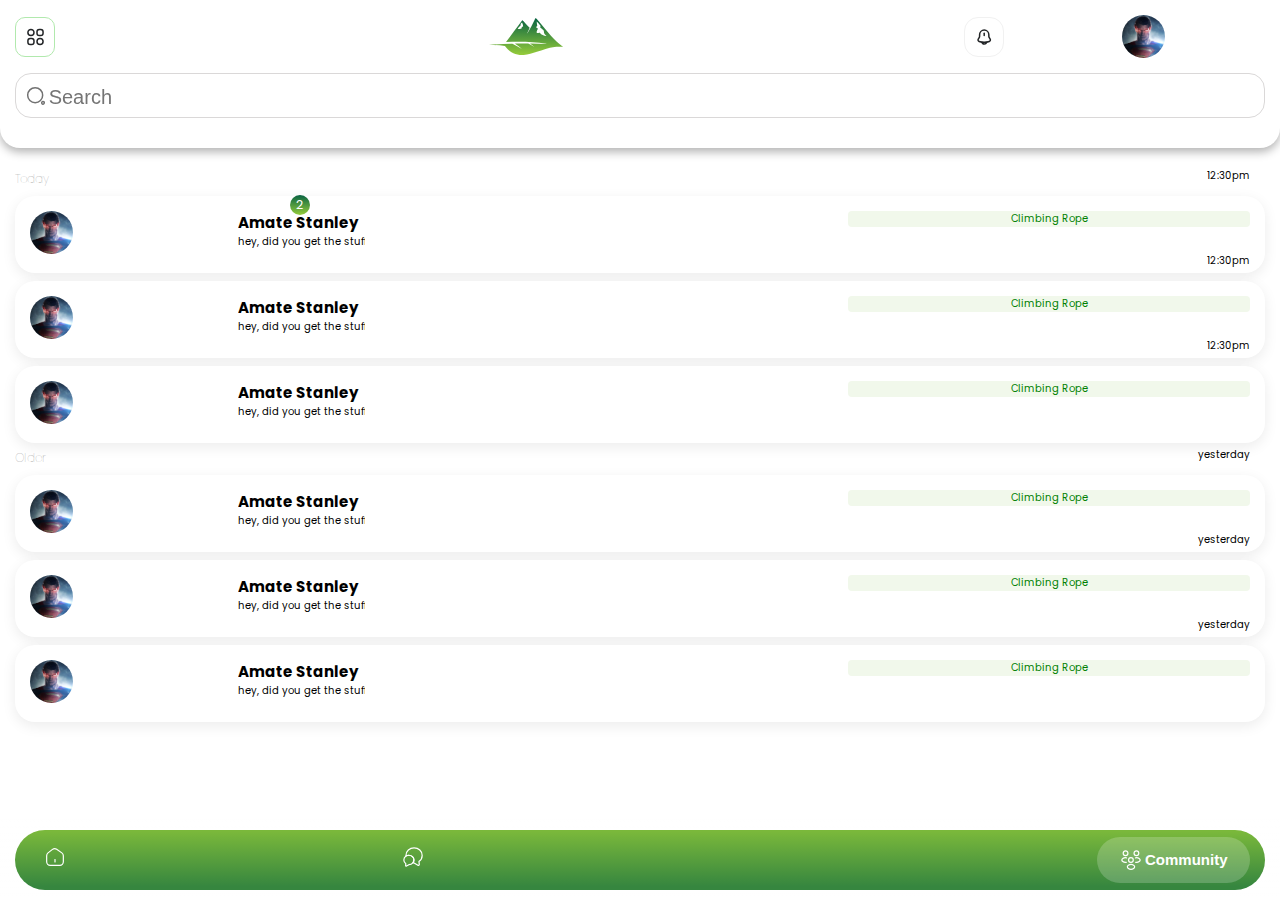
==== chat-overview.html @ 93c0e4f6 "chat page added" ====
<!DOCTYPE html>
<html lang="en">
<head>
    <meta charset="UTF-8">
    <meta http-equiv="X-UA-Compatible" content="IE=edge">
    <meta name="viewport" content="width=device-width, initial-scale=1.0">
    <link rel="stylesheet" href="assets/stylesheets/style.css">
    <link rel="stylesheet" type="text/css" href="assets/stylesheets/header-layout.css">
    <link rel="stylesheet" type="text/css" href="assets/stylesheets/chat-overview.css">
    <title>Document</title>
</head>
<body>
    <div class="chat-overview-wrapper">
        <header class="container rectangle hero-grid col-3">
            <div class="category btn-wrapper btn-color-wrapper">
                <img src="./assets/svg//category-2.svg" alt="" srcset="">
            </div>
            <img id="logo" src="./assets/svg/Vector (3).svg" alt="" srcset=""> 

            <div class="btn-light-wrapper btn-wrapper notification">
                <img id="notification" src="./assets/svg/notification-bing.svg" alt="" srcset=""> 
            </div>
            <img class="profile-image-circle" src="./assets/img/hero2.jpg" alt="profile-pic" srcset="">
            <form action="#" class="search">
                <label for="search">
                <input type="search" placeholder="Search" name="search" id="search">
                </label>
            </form>
       </header>
       <main class="chat-overview">
        <div class="chats container">
            <h6 class="chats-heading text-grey">today</h6>
            <div class="chat round-rectangle">
                <img class="profile-image-circle" src="./assets/img/hero2.jpg" alt="profile-pic" srcset="">
                <div class="user-msg-highlight">
                    <h4 class="heading">amate stanley</h4>
                     <p class="msg-hightlight">hey, did you get the stuff?</p>
                </div>
                <div class="bg-l-green activity">
                    <p class="text-green">Climbing rope</p>
                </div>
                <div class="time">
                       <p>12:30pm</p>
                </div>
                <div id="not">
                    <small>2</small>
                </div>
            </div>
            <div class="chat round-rectangle">
                <img class="profile-image-circle" src="./assets/img/hero2.jpg" alt="profile-pic" srcset="">
                <div class="user-msg-highlight">
                    <h4 class="heading">amate stanley</h4>
                     <p class="msg-hightlight">hey, did you get the stuff?</p>
                </div>
                <div class="bg-l-green activity">
                    <p class="text-green">Climbing rope</p>
                </div>
                <div class="time">
                       <p>12:30pm</p>
                </div>
            </div>
            <div class="chat round-rectangle">
                <img class="profile-image-circle" src="./assets/img/hero2.jpg" alt="profile-pic" srcset="">
                <div class="user-msg-highlight">
                    <h4 class="heading">amate stanley</h4>
                     <p class="msg-hightlight">hey, did you get the stuff?</p>
                </div>
                <div class="bg-l-green activity">
                    <p class="text-green">Climbing rope</p>
                </div>
                <div class="time">
                       <p>12:30pm</p>
                </div>
            </div>
         </div>
        <div class="chats container">
            <h6 class="chats-heading text-grey">older</h6>
                <div class="chat round-rectangle">
                    <img class="profile-image-circle" src="./assets/img/hero2.jpg" alt="profile-pic" srcset="">
                    <div class="user-msg-highlight">
                        <h4 class="heading">amate stanley</h4>
                         <p class="msg-hightlight">hey, did you get the stuff?</p>
                    </div>
                    <div class="bg-l-green activity ">
                        <p class="text-green">Climbing rope</p>
                    </div>
                    <div class="time">
                           <p>yesterday</p>
                    </div>
                </div>
                <div class="chat round-rectangle">
                    <img class="profile-image-circle" src="./assets/img/hero2.jpg" alt="profile-pic" srcset="">
                    <div class="user-msg-highlight">
                        <h4 class="heading">amate stanley</h4>
                         <p class="msg-hightlight">hey, did you get the stuff?</p>
                    </div>
                    <div class="bg-l-green activity ">
                        <p class="text-green">Climbing rope</p>
                    </div>
                    <div class="time">
                           <p>yesterday</p>
                    </div>
                </div>
                <div class="chat round-rectangle">
                    <img class="profile-image-circle" src="./assets/img/hero2.jpg" alt="profile-pic" srcset="">
                    <div class="user-msg-highlight">
                        <h4 class="heading">amate stanley</h4>
                         <p class="msg-hightlight">hey, did you get the stuff?</p>
                    </div>
                    <div class="bg-l-green activity ">
                        <p class="text-green">Climbing rope</p>
                    </div>
                    <div class="time">
                           <p>yesterday</p>
                    </div>
                </div>
        </div>
       </main>
       <footer class="footer container">
        <div class="bg-green-round">
            <a href="#"><img src="./assets/svg/home-2.svg" alt="" srcset=""></a>
            <a href="#"><img src="./assets/svg/messages-2.svg" alt=""></a>
            <a href="#"> </a>
            <button class="trans-footer-btn heading text-white"><img src="./assets/svg/people.svg" alt="">Community</button>
        </div>
       </footer>
    </div>
    
</body>
</html>
---- assets/stylesheets/style.css ----
@import url('https://fonts.googleapis.com/css2?family=Poppins&display=swap');
*{
    margin: 0;
    padding: 0;
    box-sizing: border-box;
}

:root{
    --primary-green:#086342;
    --secondary-green:#95CC3A;
    --light-grey:rgba(113, 113, 113, 1);
    font-size: 10px;
    
}
body{
    font-size: 1.5rem;
    font-family: 'Poppins';
}
.container{
    padding: 0 1em;
}
/*profile-pic*/

.profile-image-circle{
    height: 43px;
    width: 43px;
    border-radius: 50%;
    object-fit: cover;
}


/* image-medium*/
.normal-image-circle{
    border-radius: 50%;
    object-fit: cover;
    width: 78px;
    height: 78px;
    background: rgba(0, 0, 0, 0.2);
}
.image-wrapper{
    width: auto;
    height: auto;
    object-fit: cover;
}
.image-small{
    height: 1.5em;
    width: 1.5em;
    border-radius: 50%;
}
.sender-img{
    height: 34px;
    width: 34px;
    border-radius: 50%;
}
.image-medium, .activity{
    width: 78px;
    height: 78px;
    border-radius: 16px;
}
/* slider */
.slider .slider-dots{
    display: flex;
    margin-top: .9em;
    justify-content: center;
}
.slider .slider-dots .active-dot{
  width: 20px;
  opacity: 1;
}
.slider .slider-dots div{
    width: 5px;
    height: 5px;
    margin-right: .5em;
    border-radius: 3em;
    background: var(--primary-green);
    opacity: .5;
}
/* profile */

.user .image-container .profile-pic{
    border: 3px solid rgba(58, 137, 62, 0.15);
    border-radius: 50%;
    position: absolute;
    object-fit: cover;
    width: 124px;
    height: 124px;
    left: 133px;
    top: 137px;
    background: rgba(0, 0, 0, 0.2);
}
.user-pic{
    border: 3px solid rgba(58, 137, 62, 0.15);
    border-radius: 50%;
    object-fit: cover;
    width: 100px;
    height: 100px;
    background: rgba(0, 0, 0, 0.2);
}

/* card */
.card-group-row{
    display: flex;
    width: 1000px;
    margin-bottom: 1em;
}
.card-group-column{
    display: flex;
    flex-direction: column;
    padding: 2em .8em 2em 1em;
    align-items: center;
}
.card-group-column .card-wrapper{
    margin-bottom: 1em;
}

.card-wrapper{
    background: #fff;
    display: flex;
    align-items: center;
    padding: .5em;
    width: 70vw;
    border-radius: 16px;
    box-shadow: 0px 4px 24px rgba(50, 50, 50, 0.1);
    margin-right: .5em;
}

.card-center{
    margin-left: .5em;
    margin-right: auto;
    width: 100%;
}
.card-right{
    width: 78px;
    height: 100%;
    padding: .5em;
    border-radius: 10px;
    display: flex;
    flex-direction: column;
    justify-content: space-evenly;
    align-items: center;
}
.card-wrapper .sm-profile{
    display: flex;
}
.card-image{
    width: 4em;
    height: 4em;
    border-radius: 16px;
}
.card-location{
    display: flex;

}
.card-location p{
    color: #8b8b8b;
    font-size: 1.3rem;
    margin-left: .2em;
}

/* UTILITY */
input[type="submit"],
button[type="submit"]{
    border: none;
    border-radius: 16px;
}
.w-100{
    width: 100%;
}
.bg-grey{
    background: #c6c6c6;
}
.text-grey{
    color: #979797;
}
.cap{
    text-transform: capitalize;
}
.bg-light-green{
    background: rgba(122, 184, 59, 0.1);
    
}
.bg-l-green{
    background: rgba(122, 184, 59, 0.1);
    /* border: 1px solid rgba(51, 122, 54, 0.3); */
    border-radius: 15px;
}

.sm-profile{
    display: flex;
    align-items: center;
}
.sm-profile h6{
    margin-left: .5em;
    color: var(--primary-green);
}

.hero{
    background: linear-gradient( 180deg , var(--primary-green), var(--secondary-green));
    height: 198px;
    width: 100%;
    background: linear-gradient(360deg #95CC3A 0%, #086342 100%), #3A893E 100%;
}
.green-light-wrapper{
    background: rgba(122, 184, 59, 0.1);
    border-radius: 10px;
}
.rectangle{
    box-shadow: 0px 4px 24px rgba(50, 50, 50, 0.1);
    border-radius: 0px 0px 20px 20px;
}
.round-rectangle{
    background: #FFFFFF;
    box-shadow: 0px 4px 14px rgba(0, 0, 0, 0.08);
    border-radius: 20px;
}
.round-border{   
    border-radius: 60px;
    border: 0;
}

.round-border-bg-green{   
    background: linear-gradient(5.55deg, #36863F 6.01%, #7AB83B 97.18%);
    border-radius: 60px;
    border: 0;
    padding: .8em 3.3em;
    color: #FFFFFF;
    font-style: normal;
    font-weight: 500;
    text-decoration: none;
    text-transform: capitalize;
    font-size: 16px;
    line-height: 24px;
    text-align: center;
    display: flex;
    justify-content: center;
    align-items: center;
}
.green-tab, .bg-green{
    background: linear-gradient(0deg, #36863F 6.01%, #7AB83B 97.18%);
    padding: 1em;
}
.bg-green{
    border-radius: 16px;
}
.bg-green-round{
    background: linear-gradient(0deg, #36863F 6.01%, #7AB83B 97.18%);
    padding: 1em;
    border-radius: 60px;
    color: #fff;
    text-decoration: none;
    text-transform: capitalize;

}
.transparent{
    background: rgba(255, 255, 255, 0.2);
    color: #FFFFFF;
    text-decoration: none;
    text-transform: capitalize;
    font-size: 16px;
    line-height: 24px;
    font-weight: 500;
    text-align: center;
    display: flex;
    justify-content: center;
    align-items: center;
    padding: .4em .7em;
}
.active-activity{
    border: 2px solid var(--secondary-green);
}
.sm-size{
    padding: .3em 1em;
}
.mr-small{
    margin-right: .5em;
}
.pr-small{
    padding-right: .3em;
}
.pr-medium{
    padding-right: 2.5em;
}
/* text*/
.heading{
    font-variant: normal;
    font-weight: bold;
    text-transform: capitalize;
}
.text-green{
    color: green;
    text-transform: capitalize;
}
.text-white{
    color: #fff;
}
/* logo */
#logo{
    height: 2.5em;
}

/*header hero*/
.hero-grid{
    padding-top: 1em;
    padding-bottom: 1em;
}
/* search */

.search label{
    display: flex;
    padding: .5em .5em .5em 2em;
    border-radius: 16px;
    border: 1px solid solid #dddddd;
    background: url('../svg/search-normal.svg') no-repeat;
    background-position: left 5% top 50%;
    width: fit-content;
    position: relative;
 }
 .search label::after{
    content: "";
    position: absolute;
    z-index: 2;
    background-color: rgb(148, 19, 19);
 }
 
.search label #search{
    padding-left: .2em;
    background: transparent;
    border: none;
    outline: none;
    appearance: none;
 }
/* buttons*/
.btn{
    transition: all.2s;
    border-radius: 60px;
    border: none;
    background: transparent;
    
}
.border-grey{
    border-radius: 16px;
    padding: 1em;
    border: 1px solid rgb(192, 192, 192);
}
/* .btn-light-green{

} */
.btn-green-border{
    border: 1px solid var(--secondary-green);
    border-radius: 10px;
    text-decoration: none;
    color: var(--secondary-green);
}
.btn{
    border-radius: 28px;
}
.btn-wrapper{
    display: flex;
    justify-content: center;
    align-items: center;
    width: 40px;
    height: 40px;
    border: 1px solid #B1E9AD;
    border-radius: 10px;
}
.btn-green-wrapper{
    border: none;
    background: linear-gradient(180deg, #7AB83B 0%,  #36863F 100%);
    color: #fff;
}
.btn-color-wrapper{
    border: 1px solid #B1E9AD;
    transition: .2s;
}
.btn-color-wrapper:hover{
   background: var(--secondary-green);
}
.btn-light-wrapper{
    border: 1px solid #F1F1F1;
    border-radius: 14px;
}
.btn-light-wrapper:hover{
   background: #C8c8c8;
}
.green-linear{
    background: linear-gradient(5.55deg, #36863F 6.01%, #7AB83B 97.18%);
}
/* images */
/* .image-wrapper{

}
.profile-image-circle{

} */
/* Load page */
.load-page{
    height: 100vh;
    background-color: #086342;
    background: linear-gradient( 180deg , var(--primary-green), var(--secondary-green));
    display: flex;
    flex-direction: column;
    align-items: center;
    overflow-x: hidden;
    padding-top: 5em;
}
.load-page .large-logo{
    width: 100%;
}


/* footer */
.footer{
    background: linear-gradient(180deg , transparent, #fff);
    height: auto;
    width: 100%;
    position: fixed;
    z-index: 3;
    bottom: 0;
    padding: .7em 1em;
}
.footer-gradient{
    width: 100%;
    position: fixed;
    bottom: 0;
    background: linear-gradient(180deg , transparent, #fff);
    padding-bottom: .03em;
}
.trans-footer-btn{
    background: rgba(255, 255, 255, 0.2);
    border-radius: 60px;
    border: 0px solid transparent;
    display: flex;
    justify-content: center;
    align-items: center;
    padding: .5em;
}
.footer-call-to-action{
    margin-top: 1.5em;
    display: flex;
    justify-content: space-between;
}
.footer-call-to-action .btn img{
    margin-right:.3em;
}
.bottom-tab{
    padding: .5em !important;
    margin-bottom: 1em;
    display: flex;
    justify-content: space-between;
    align-items: center;
    padding: auto 0;
}




/* demo container */
.demo{
    background: #00e40b;
    width: 100%;
    min-height: 5rem;
}
---- assets/stylesheets/header-layout.css ----
.hero-grid{
    display: flex;
    align-items: center;
}
.col-2{
    height: 100px;
    position: fixed;
    width:100%;
}
.col-2 .back-arrow{
    margin-left: 1em;
}
.col-2 .heading{
    margin-left: 3em;
}

.col-3{
    width: 100%;
    box-shadow: 0px 4px 10px rgba(0, 0, 0, 0.3);
    display: grid;
    grid-template-columns: repeat(8, 1fr);
    grid-template-areas:"category ... ... logo logo ...notification profile-image-circle"
                        "search search search search search search search search"
                        "change-location change-location change-location change-location change-location change-location change-location change-location";
    gap: 1em;
    position: fixed;
    z-index: 2;
    background: #fff;
    top: 0;
}
.header-with-profile{
    display: grid;
    grid-template-columns: 1fr 4fr 1fr;
    grid-template-areas:"arrow-back user more";
    gap: 1em;
    position: fixed;
    z-index: 2;
    width: 100%;
    background: #fff;
    top: 0;
}

.user{
    grid-area: user;
    display: flex;
}
.user .profile-image-circle{
    margin-right: .3em;
}
.user p{
    font-size: 1.3rem;
}
.profile-image-circle{

}
.more{
    grid-area: more;
    justify-self: end;
}
.header-with-profile .arrow-back{
    grid-area: arrow-back;
}
---- assets/stylesheets/chat-overview.css ----
.profile-image-circle{
    grid-area: profile-image-circle;
}
.search{
    grid-area: search;
    height: 3em;
    display: flex;
    border-radius: 16px;
    border: 1px solid #dad8d8;
}
#search{
    display: flex;
    align-items: center;
    padding-top: .6em;
    width: 100%;
}
#search::placeholder{
    font-size: 2rem;
    line-height: 1.3;
}
.category{
    grid-area: category;
}
#logo{
    grid-area:logo;
    /* justify-self: center; */
}
.notification{
    grid-area: notification;
}

/* chats */
.chat-overview{
    margin-top: 17rem;
    margin-bottom: 10rem;
}
.chats-heading{
    text-transform: capitalize;
    font-weight: 100;
    font-size: 1.2rem;
    grid-area: chats-heading;
    margin: .5em 0;
}

.chat{
   display: grid;
   padding: 1em;
   margin-top: .5em;
   grid-template-columns: 1fr 3fr 2fr;
   grid-template-rows: 30px 10px;
   grid-template-areas: 
   "profile-image-circle user-msg-highlight activity"
   "... ... time";
   gap: .5em;
}
.chat p{
    font-size: 1rem;
}
.chats-heading:last-child{
    
}
.profile-image-circle{
    grid-area: profile-image-circle;
}
.user-msg-highlight{
    grid-area: user-msg-highlight;
    height: 60px;
    width: 127px;
    /* text-overflow: ellipsis;  */
    white-space: nowrap;
    overflow: hidden;
}
.activity{
    grid-area: activity;
    height: fit-content;
    width: 100%;
    text-align: center;
    border-radius: 4px;
    
}
.time{
    grid-area: time;
    margin-top: -20%;
    justify-self: end;
}
.chat #not{
    height: 20px;
    width: 20px;
    border-radius: 50%;
    background: linear-gradient(180deg, var(--primary-green) 0%, var(--secondary-green) 100%) !important;
    position: relative;
    right: -26rem;
    top: -5.3rem;
    display: flex;
    justify-content: center;
    align-items: center;
    color: white;
}
/* footer */

.bg-green-round{
    display: flex;
    justify-content: space-between;
    align-items: center;
    height: 60px;
}
.bg-green-round a:first-child{
    margin-left: 1em;

}
.trans-footer-btn{
    padding: .8em 1.5em;
    font-size: 1.5rem;

}
.trans-footer-btn img{
    margin-right: .2em;
}
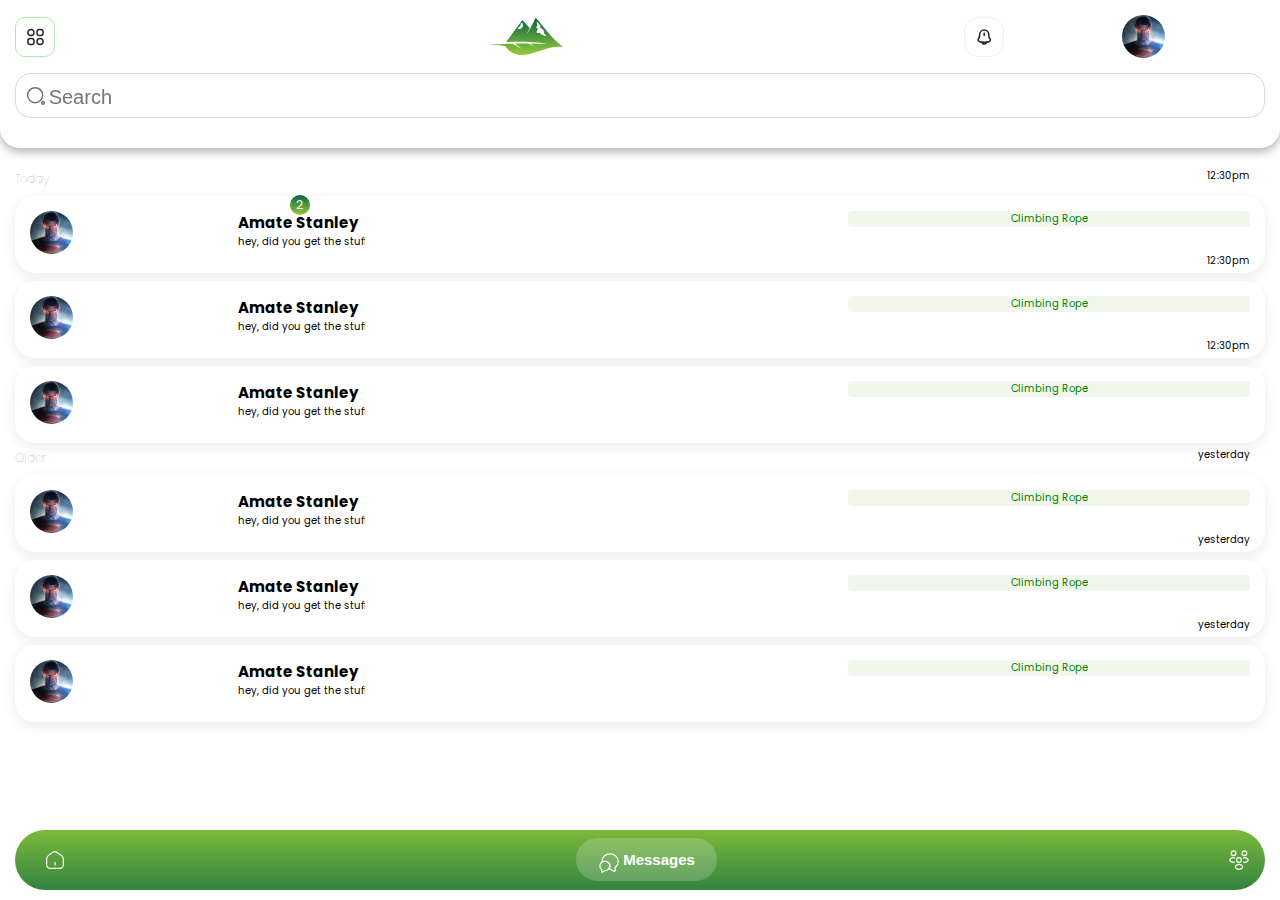
==== commit d9bb09f3: "create-listing page created" ====
--- a/chat-overview.html
+++ b/chat-overview.html
@@ -118,10 +118,9 @@
        </main>
        <footer class="footer container">
         <div class="bg-green-round">
-            <a href="#"><img src="./assets/svg/home-2.svg" alt="" srcset=""></a>
-            <a href="#"><img src="./assets/svg/messages-2.svg" alt=""></a>
-            <a href="#"> </a>
-            <button class="trans-footer-btn heading text-white"><img src="./assets/svg/people.svg" alt="">Community</button>
+            <a class="nav-link-bottom" href="#"><img src="./assets/svg/home-2.svg" alt="" srcset=""></a>
+            <button class="trans-footer-btn heading text-white"><img src="./assets/svg/messages-2.svg" alt="">Messages</button>
+            <a class="nav-link-bottom" href="#"><img src="./assets/svg/people.svg" alt=""></a>
         </div>
        </footer>
     </div>
--- a/assets/stylesheets/chat-overview.css
+++ b/assets/stylesheets/chat-overview.css
@@ -104,13 +104,17 @@
     align-items: center;
     height: 60px;
 }
+.bg-green-round img{
+    margin-top: 6px;
+}
 .bg-green-round a:first-child{
     margin-left: 1em;
 
 }
 .trans-footer-btn{
-    padding: .8em 1.5em;
+    padding: 0.5em 1.5em;
     font-size: 1.5rem;
+
 
 }
 .trans-footer-btn img{
